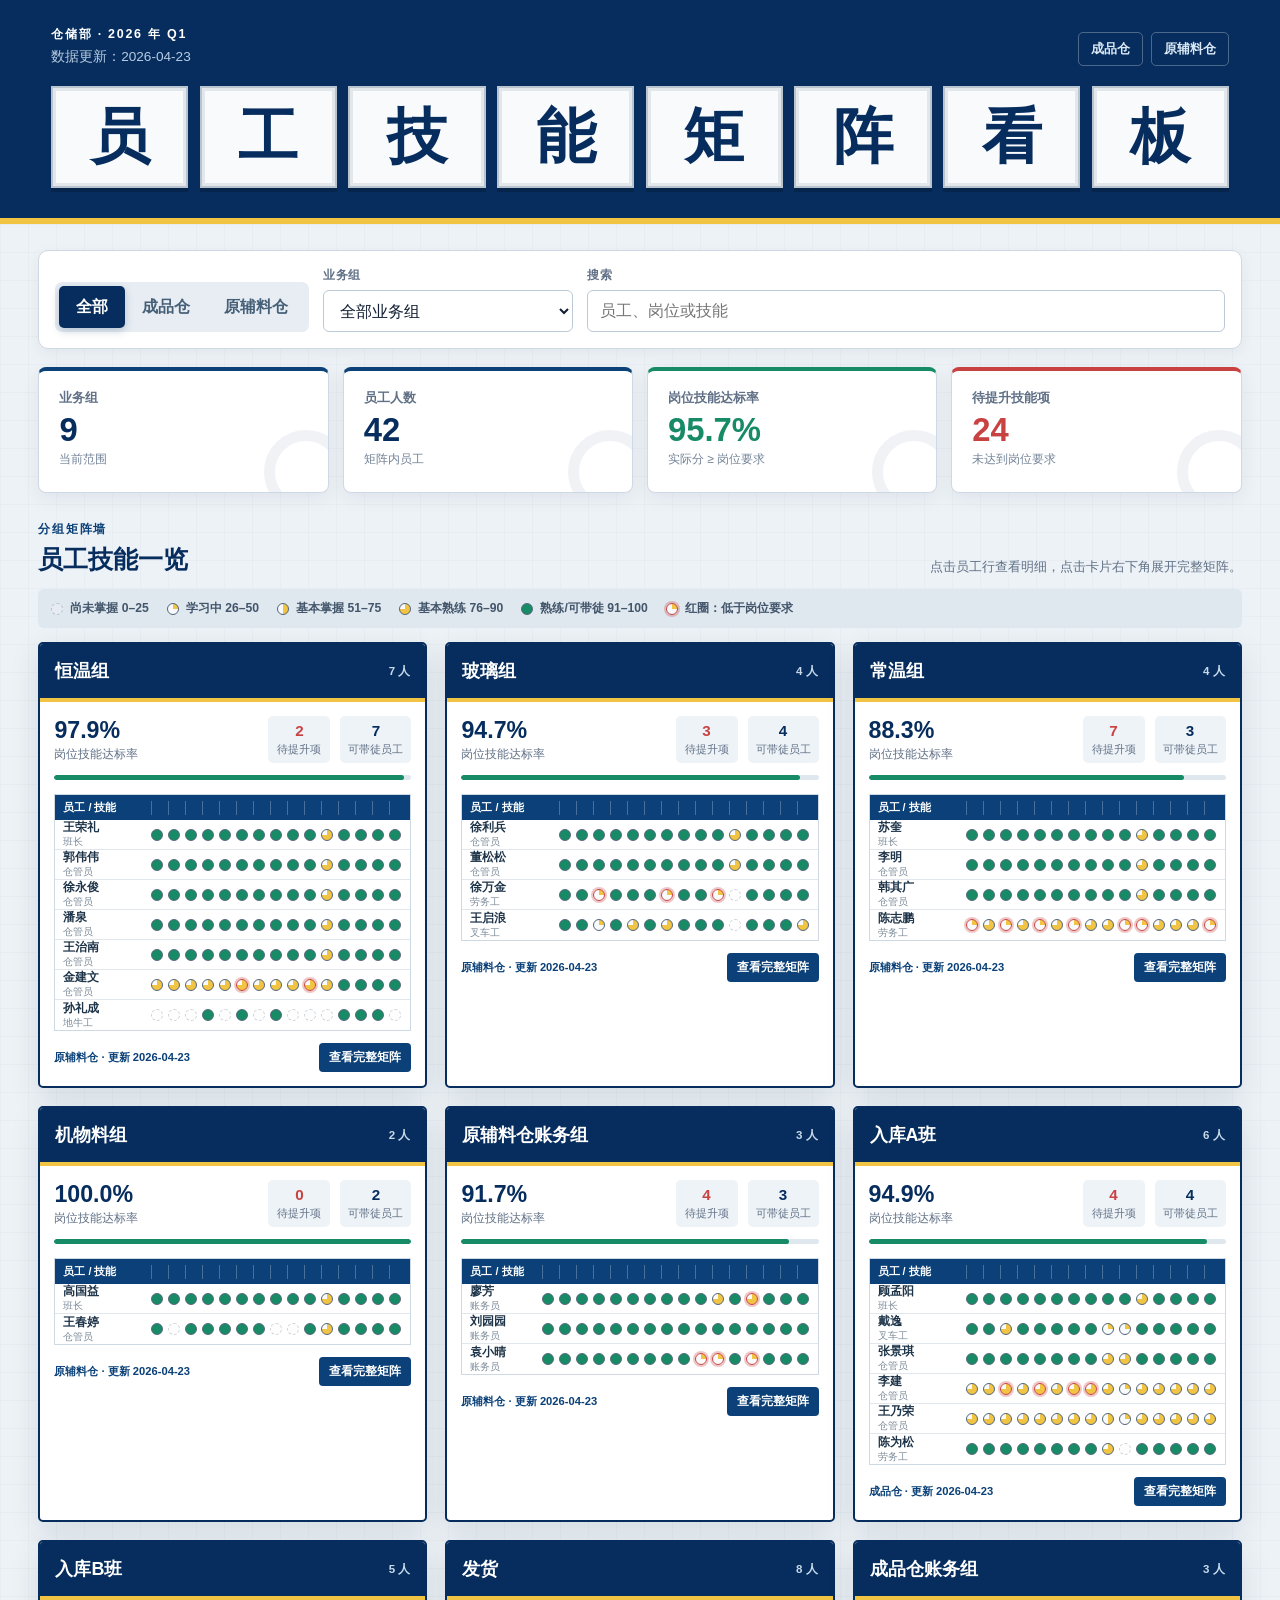
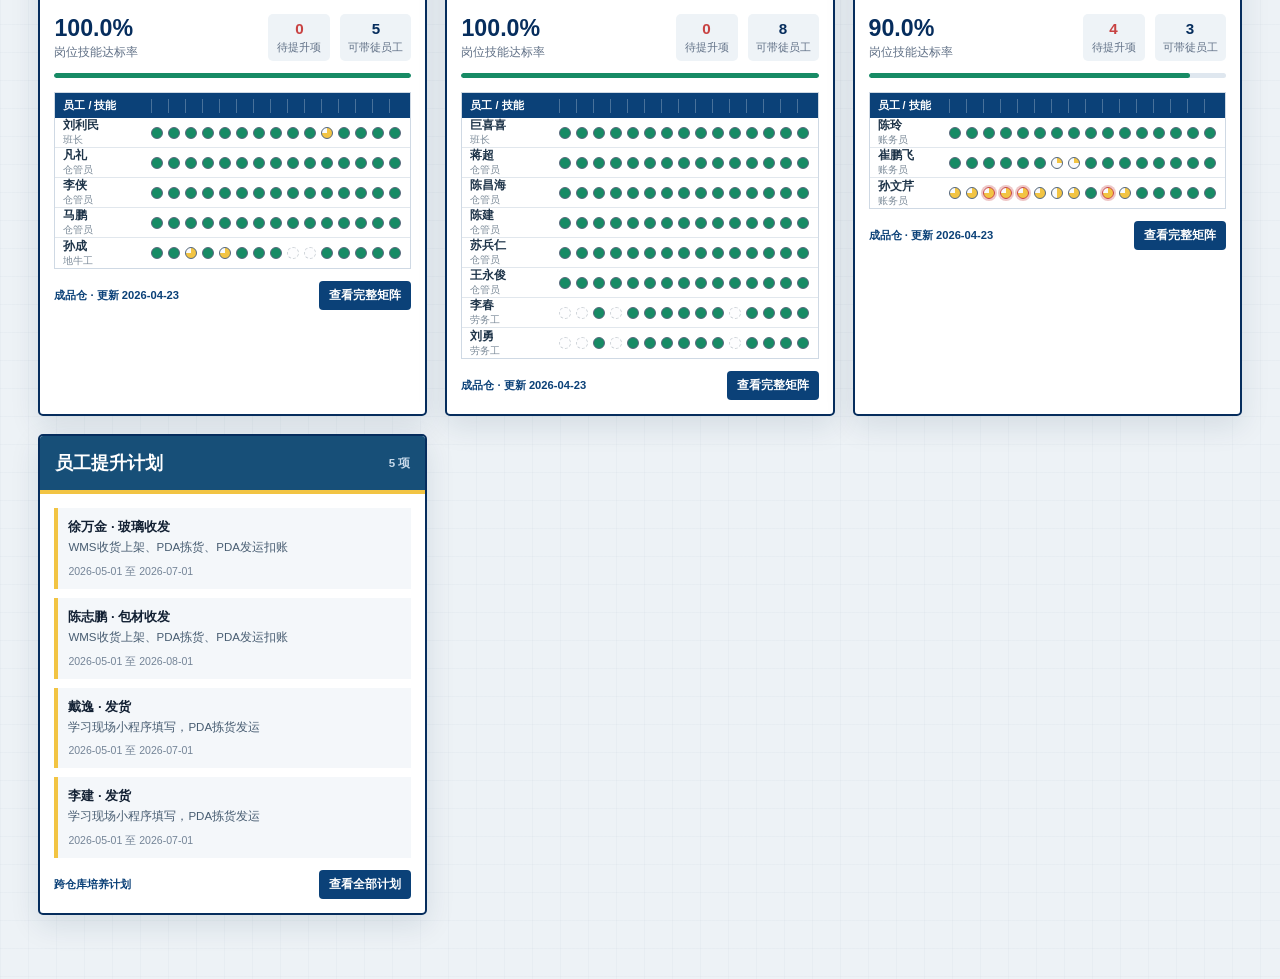
==== index.html @ bd92fad4 "部署员工技能看板" ====
<!doctype html>
<html lang="zh-CN">
  <head>
    <meta charset="UTF-8" />
    <meta name="viewport" content="width=device-width, initial-scale=1.0" />
    <meta name="description" content="仓储部成品仓与原辅料仓员工技能矩阵、技能缺口和培养计划看板" />
    <title>仓储部员工技能看板</title>
    <link rel="stylesheet" href="./styles.css" />
  </head>
  <body>
    <header class="board-header">
      <div class="topline">
        <div>
          <p class="eyebrow">仓储部 · 2026 年 Q1</p>
          <p class="update-note">数据更新：<span id="updatedAt">2026-04-23</span></p>
        </div>
        <div class="source-tags" aria-label="数据范围">
          <span>成品仓</span>
          <span>原辅料仓</span>
        </div>
      </div>
      <h1 class="tile-title" aria-label="员工技能矩阵看板">
        <span>员</span><span>工</span><span>技</span><span>能</span><span>矩</span><span>阵</span><span>看</span><span>板</span>
      </h1>
    </header>

    <main>
      <section class="control-panel" aria-label="筛选条件">
        <div class="segmented" role="group" aria-label="仓库筛选">
          <button class="segment active" data-area="全部" type="button">全部</button>
          <button class="segment" data-area="成品仓" type="button">成品仓</button>
          <button class="segment" data-area="原辅料仓" type="button">原辅料仓</button>
        </div>
        <label class="select-wrap">
          <span>业务组</span>
          <select id="groupFilter" aria-label="选择业务组">
            <option value="全部">全部业务组</option>
          </select>
        </label>
        <label class="search-wrap">
          <span class="search-label">搜索</span>
          <input id="searchInput" type="search" placeholder="员工、岗位或技能" autocomplete="off" />
        </label>
      </section>

      <section class="kpi-grid" aria-label="技能概览">
        <article class="kpi-card"><p>业务组</p><strong id="kpiGroups">9</strong><span>当前范围</span></article>
        <article class="kpi-card"><p>员工人数</p><strong id="kpiEmployees">42</strong><span>矩阵内员工</span></article>
        <article class="kpi-card emphasis"><p>岗位技能达标率</p><strong id="kpiAttainment">95.7%</strong><span>实际分 ≥ 岗位要求</span></article>
        <article class="kpi-card alert"><p>待提升技能项</p><strong id="kpiGaps">24</strong><span>未达到岗位要求</span></article>
      </section>

      <section class="legend-row" aria-label="技能等级说明">
        <div class="section-heading">
          <div>
            <p class="eyebrow">分组矩阵墙</p>
            <h2>员工技能一览</h2>
          </div>
          <p id="resultNote">点击员工行查看明细，点击卡片右下角展开完整矩阵。</p>
        </div>
        <div class="legend" id="legend"></div>
      </section>

      <section class="matrix-wall" id="matrixWall" aria-live="polite"></section>
    </main>

    <div class="dialog-backdrop" id="dialogBackdrop" hidden>
      <section class="dialog" id="dialog" role="dialog" aria-modal="true" aria-labelledby="dialogTitle">
        <header class="dialog-header">
          <div>
            <p class="eyebrow" id="dialogEyebrow">技能矩阵</p>
            <h2 id="dialogTitle">明细</h2>
          </div>
          <button class="close-button" id="closeDialog" type="button" aria-label="关闭">×</button>
        </header>
        <div class="dialog-body" id="dialogBody"></div>
      </section>
    </div>

    <script src="./data.js"></script>
    <script src="./app.js"></script>
  </body>
</html>
---- styles.css ----
:root {
  --navy: #062d5d;
  --navy-2: #0b4178;
  --navy-3: #0f5a94;
  --ink: #122033;
  --muted: #607086;
  --line: #cfd9e4;
  --panel: #ffffff;
  --canvas: #edf2f6;
  --yellow: #f2c443;
  --green: #178b65;
  --red: #c84242;
  --orange: #d97722;
  --shadow: 0 10px 30px rgba(13, 43, 74, 0.11);
}

* { box-sizing: border-box; }

html { color-scheme: light; }

body {
  margin: 0;
  min-width: 320px;
  color: var(--ink);
  background:
    linear-gradient(rgba(6, 45, 93, 0.025) 1px, transparent 1px),
    linear-gradient(90deg, rgba(6, 45, 93, 0.025) 1px, transparent 1px),
    var(--canvas);
  background-size: 28px 28px;
  font-family: Inter, "Microsoft YaHei", "PingFang SC", Arial, sans-serif;
  font-size: 16px;
}

button, input, select { font: inherit; }

button { cursor: pointer; }

.board-header {
  padding: 26px clamp(18px, 4vw, 64px) 30px;
  color: white;
  background: var(--navy);
  border-bottom: 6px solid var(--yellow);
}

.topline {
  max-width: 1560px;
  margin: 0 auto 20px;
  display: flex;
  align-items: end;
  justify-content: space-between;
  gap: 20px;
}

.eyebrow {
  margin: 0 0 5px;
  color: currentColor;
  font-size: 0.78rem;
  font-weight: 800;
  letter-spacing: 0.14em;
  text-transform: uppercase;
}

.update-note { margin: 0; color: #b8cce2; font-size: 0.85rem; }

.source-tags { display: flex; gap: 8px; }
.source-tags span {
  padding: 7px 12px;
  border: 1px solid rgba(255,255,255,.28);
  border-radius: 5px;
  color: #dbe9f6;
  font-size: 0.82rem;
  font-weight: 700;
}

.tile-title {
  max-width: 1560px;
  margin: 0 auto;
  display: grid;
  grid-template-columns: repeat(8, minmax(0, 1fr));
  gap: clamp(5px, 0.9vw, 14px);
}

.tile-title span {
  display: grid;
  place-items: center;
  min-height: clamp(64px, 8vw, 112px);
  color: var(--navy);
  background: #f8fafc;
  border: 2px solid #b9c4cf;
  box-shadow: inset 0 0 0 3px #e2e7ec, 0 4px 0 rgba(0,0,0,.18);
  font-size: clamp(1.75rem, 4.7vw, 4.8rem);
  font-weight: 950;
  line-height: 1;
}

main { max-width: 1660px; margin: 0 auto; padding: 26px clamp(16px, 3vw, 48px) 64px; }

.control-panel {
  display: grid;
  grid-template-columns: auto minmax(190px, 250px) minmax(230px, 1fr);
  gap: 14px;
  align-items: end;
  padding: 16px;
  background: var(--panel);
  border: 1px solid var(--line);
  border-radius: 10px;
  box-shadow: 0 4px 14px rgba(13, 43, 74, 0.06);
}

.segmented { display: inline-flex; padding: 4px; background: #e7edf3; border-radius: 7px; }
.segment {
  min-height: 42px;
  padding: 0 17px;
  color: #466078;
  background: transparent;
  border: 0;
  border-radius: 5px;
  font-weight: 800;
}
.segment.active { color: white; background: var(--navy); box-shadow: 0 3px 8px rgba(6,45,93,.22); }

.select-wrap, .search-wrap { display: grid; gap: 6px; }
.select-wrap > span, .search-label { color: var(--muted); font-size: 0.76rem; font-weight: 800; letter-spacing: .04em; }
select, input {
  width: 100%;
  min-height: 42px;
  padding: 0 12px;
  color: var(--ink);
  background: white;
  border: 1px solid #bcc9d6;
  border-radius: 6px;
  outline: none;
}
input:focus, select:focus { border-color: var(--navy-3); box-shadow: 0 0 0 3px rgba(15,90,148,.15); }

.kpi-grid { display: grid; grid-template-columns: repeat(4, 1fr); gap: 14px; margin: 18px 0 28px; }
.kpi-card {
  position: relative;
  min-height: 126px;
  padding: 18px 20px;
  overflow: hidden;
  background: white;
  border: 1px solid var(--line);
  border-top: 4px solid var(--navy-2);
  border-radius: 8px;
  box-shadow: 0 5px 18px rgba(13,43,74,.07);
}
.kpi-card::after {
  content: "";
  position: absolute;
  width: 62px;
  height: 62px;
  right: -20px;
  bottom: -22px;
  border: 11px solid rgba(6,45,93,.06);
  border-radius: 50%;
}
.kpi-card p { margin: 0; color: var(--muted); font-size: .82rem; font-weight: 800; }
.kpi-card strong { display: block; margin: 7px 0 2px; color: var(--navy); font-size: 2.05rem; line-height: 1; }
.kpi-card span { color: #738397; font-size: .76rem; }
.kpi-card.emphasis { border-top-color: var(--green); }
.kpi-card.emphasis strong { color: var(--green); }
.kpi-card.alert { border-top-color: var(--red); }
.kpi-card.alert strong { color: var(--red); }

.legend-row { margin-bottom: 14px; }
.section-heading { display: flex; justify-content: space-between; align-items: end; gap: 18px; }
.section-heading .eyebrow { color: var(--navy-2); }
.section-heading h2 { margin: 0; color: var(--navy); font-size: 1.55rem; }
.section-heading > p { max-width: 560px; margin: 0; color: var(--muted); font-size: .82rem; text-align: right; }
.legend { display: flex; flex-wrap: wrap; gap: 13px 18px; margin-top: 13px; padding: 11px 13px; background: #dfe7ef; border-radius: 6px; }
.legend-item { display: inline-flex; align-items: center; gap: 7px; color: #42556a; font-size: .76rem; font-weight: 700; }

.matrix-wall { display: grid; grid-template-columns: repeat(3, minmax(0, 1fr)); gap: 18px; }
.group-card, .plan-card {
  min-width: 0;
  background: white;
  border: 2px solid var(--navy);
  border-radius: 5px;
  box-shadow: var(--shadow);
  overflow: hidden;
}

.group-banner {
  display: flex;
  justify-content: space-between;
  align-items: center;
  min-height: 58px;
  padding: 11px 15px;
  color: white;
  background: var(--navy);
  border-bottom: 4px solid var(--yellow);
}
.group-banner h3 { margin: 0; font-size: 1.12rem; }
.group-banner span { color: #c7d9ea; font-size: .72rem; font-weight: 700; }
.group-body { padding: 14px; }
.group-summary { display: flex; align-items: center; justify-content: space-between; gap: 12px; margin-bottom: 12px; }
.rate-block strong { display: block; color: var(--navy); font-size: 1.45rem; }
.rate-block span { color: var(--muted); font-size: .72rem; }
.mini-stats { display: flex; gap: 10px; }
.mini-stat { min-width: 62px; padding: 6px 8px; text-align: center; background: #eef3f7; border-radius: 5px; }
.mini-stat strong { display: block; color: var(--navy); font-size: .95rem; }
.mini-stat span { color: var(--muted); font-size: .66rem; }
.mini-stat.danger strong { color: var(--red); }

.progress-track { height: 5px; margin: 8px 0 14px; overflow: hidden; background: #dfe7ef; border-radius: 999px; }
.progress-fill { height: 100%; background: var(--green); border-radius: inherit; }

.mini-matrix { border: 1px solid var(--line); }
.mini-header, .mini-row {
  display: grid;
  grid-template-columns: minmax(68px, 1fr) auto;
  align-items: center;
  min-height: 30px;
}
.mini-header { min-height: 25px; color: white; background: var(--navy-2); }
.mini-header span { padding-left: 8px; font-size: .68rem; font-weight: 800; }
.mini-scale { display: grid; grid-auto-flow: column; grid-auto-columns: 14px; gap: 3px; padding: 0 7px; }
.mini-scale i { display: block; width: 9px; height: 14px; border-left: 1px solid rgba(255,255,255,.25); }
.mini-row { width: 100%; padding: 0; color: inherit; background: white; border: 0; border-bottom: 1px solid #e1e7ed; text-align: left; }
.mini-row:last-child { border-bottom: 0; }
.mini-row:hover, .mini-row:focus-visible { background: #f2f7fb; outline: none; }
.employee-label { min-width: 0; padding-left: 8px; }
.employee-label strong { display: block; overflow: hidden; color: #1d3348; font-size: .72rem; text-overflow: ellipsis; white-space: nowrap; }
.employee-label small { display: block; overflow: hidden; color: #7c8b99; font-size: .62rem; text-overflow: ellipsis; white-space: nowrap; }
.dot-grid { display: grid; grid-auto-flow: column; grid-auto-columns: 14px; gap: 3px; padding: 0 7px; }

.skill-dot {
  --fill: 0%;
  --dot: var(--yellow);
  display: inline-grid;
  place-items: center;
  width: 12px;
  height: 12px;
  flex: 0 0 auto;
  background: conic-gradient(var(--dot) 0 var(--fill), #f8fafc var(--fill) 100%);
  border: 1px solid #536579;
  border-radius: 50%;
}
.skill-dot.l5 { --dot: var(--green); }
.skill-dot.gap { box-shadow: 0 0 0 2px rgba(200,66,66,.3); border-color: var(--red); }
.skill-dot.na { --fill: 0%; opacity: .28; border-style: dashed; }
.skill-dot.large { width: 24px; height: 24px; border-width: 1.5px; }
.skill-dot.matrix-dot { width: 22px; height: 22px; border-width: 1.5px; }

.card-footer { display: flex; justify-content: space-between; align-items: center; gap: 10px; margin-top: 12px; }
.area-chip { color: var(--navy-2); font-size: .7rem; font-weight: 800; }
.open-button {
  padding: 7px 10px;
  color: white;
  background: var(--navy-2);
  border: 0;
  border-radius: 4px;
  font-size: .72rem;
  font-weight: 800;
}
.open-button:hover { background: var(--navy-3); }

.plan-card .group-banner { background: #174f78; }
.plan-list { display: grid; gap: 9px; }
.plan-item { padding: 10px; background: #f4f7fa; border-left: 4px solid var(--yellow); }
.plan-item strong { display: block; font-size: .82rem; }
.plan-item p { margin: 3px 0 5px; color: #485d72; font-size: .72rem; line-height: 1.45; }
.plan-item span { color: #748497; font-size: .66rem; }

.empty-card { grid-column: 1 / -1; padding: 60px 20px; text-align: center; background: white; border: 1px dashed #aebdcc; color: var(--muted); }

.dialog-backdrop {
  position: fixed;
  inset: 0;
  z-index: 50;
  display: grid;
  place-items: center;
  padding: 20px;
  background: rgba(4, 20, 39, .68);
}
.dialog-backdrop[hidden] { display: none; }
.dialog {
  width: min(1240px, 96vw);
  max-height: 92vh;
  overflow: hidden;
  background: white;
  border: 3px solid var(--navy);
  box-shadow: 0 30px 80px rgba(0,0,0,.32);
}
.dialog-header {
  display: flex;
  justify-content: space-between;
  align-items: center;
  padding: 16px 18px;
  color: white;
  background: var(--navy);
  border-bottom: 4px solid var(--yellow);
}
.dialog-header h2 { margin: 0; font-size: 1.35rem; }
.close-button { width: 40px; height: 40px; color: white; background: transparent; border: 1px solid rgba(255,255,255,.4); border-radius: 4px; font-size: 1.7rem; line-height: 1; }
.dialog-body { max-height: calc(92vh - 84px); overflow: auto; padding: 18px; }

.detail-meta { display: flex; flex-wrap: wrap; gap: 8px; margin-bottom: 15px; }
.detail-meta span { padding: 6px 9px; color: #40566c; background: #e9eff5; border-radius: 4px; font-size: .78rem; }
.detail-kpis { display: grid; grid-template-columns: repeat(3, 1fr); gap: 10px; margin-bottom: 18px; }
.detail-kpis div { padding: 12px; background: #f3f6f9; border-top: 3px solid var(--navy-2); }
.detail-kpis strong { display: block; color: var(--navy); font-size: 1.35rem; }
.detail-kpis span { color: var(--muted); font-size: .72rem; }

.table-scroll { overflow: auto; border: 1px solid var(--line); }
.skill-table { width: 100%; min-width: 850px; border-collapse: separate; border-spacing: 0; font-size: .76rem; }
.skill-table th { position: sticky; top: 0; z-index: 2; padding: 9px 7px; color: white; background: var(--navy-2); border-right: 1px solid rgba(255,255,255,.18); text-align: center; }
.skill-table th.vertical { min-width: 44px; height: 118px; padding: 7px 4px; writing-mode: vertical-rl; text-orientation: mixed; }
.skill-table td { height: 43px; padding: 6px 7px; border-right: 1px solid #e0e6ec; border-bottom: 1px solid #e0e6ec; text-align: center; }
.skill-table tbody tr:hover td { background: #f7fafc; }
.skill-table .sticky-col { position: sticky; left: 0; z-index: 1; min-width: 88px; background: white; text-align: left; }
.skill-table th.sticky-col { z-index: 3; background: var(--navy-2); }
.name-link { padding: 3px 0; color: var(--navy-2); background: none; border: 0; font-weight: 800; }
.score-cell { display: grid; place-items: center; gap: 2px; }
.score-cell small { color: #66798c; font-size: .62rem; }

.source-matrix-meta {
  display: grid;
  grid-template-columns: repeat(4, minmax(150px, 1fr));
  border: 1px solid #486178;
  border-bottom: 0;
}
.source-matrix-meta div { display: grid; grid-template-columns: auto 1fr; min-height: 40px; border-right: 1px solid #8fa0b0; }
.source-matrix-meta div:last-child { border-right: 0; }
.source-matrix-meta span { display: grid; place-items: center; padding: 7px 10px; color: white; background: var(--navy-2); font-size: .76rem; font-weight: 800; }
.source-matrix-meta strong { display: grid; place-items: center; padding: 7px 10px; color: #17324b; background: white; font-size: .8rem; }
.matrix-summary-line { display: flex; flex-wrap: wrap; gap: 8px 18px; padding: 8px 10px; color: #4c6175; background: #e8eef4; border: 1px solid #b7c4d0; font-size: .72rem; }
.source-table-scroll { max-height: 58vh; overflow: auto; border: 1px solid #486178; }
.source-matrix-table { min-width: 1380px; width: 100%; border-collapse: separate; border-spacing: 0; table-layout: fixed; font-size: .72rem; }
.source-matrix-table th, .source-matrix-table td { border-right: 1px solid #74879a; border-bottom: 1px solid #74879a; text-align: center; vertical-align: middle; }
.source-matrix-table thead th { position: sticky; z-index: 5; color: #142b42; background: #e7eaed; font-weight: 800; }
.source-matrix-table .group-head th { top: 0; height: 33px; color: white; background: var(--navy); }
.source-matrix-table .skill-head th { top: 33px; height: 102px; padding: 6px 4px; line-height: 1.2; writing-mode: vertical-rl; text-orientation: mixed; }
.source-matrix-table .skill-head th:nth-child(-n+4) { width: 86px; writing-mode: horizontal-tb; }
.source-matrix-table .skill-head th:nth-child(2) { width: 74px; }
.source-matrix-table .skill-head th:nth-child(3) { width: 116px; }
.source-matrix-table .skill-head th:nth-child(4) { width: 78px; }
.source-matrix-table tbody td { height: 36px; padding: 4px; background: white; }
.source-matrix-table .matrix-fixed { color: #1e344a; background: #f7f9fb; font-weight: 700; }
.source-matrix-table .position-cell { line-height: 1.35; }
.source-matrix-table .ability-cell { min-width: 78px; color: #263e55; font-weight: 800; }
.source-matrix-table .actual-row .ability-cell,
.source-matrix-table .actual-value { background: #fff36a; }
.source-matrix-table .required-value { background: #ffffff; }
.matrix-value-inner { display: grid; grid-template-columns: 24px; place-items: center; gap: 1px; }
.matrix-value-inner small { color: #526275; font-size: .58rem; font-weight: 800; line-height: 1; }
.source-matrix-table .actual-value .matrix-value-inner small { color: #5b4f00; }
.source-matrix-table .quality-cell { min-width: 56px; color: #1e4e3f; background: #f4faf7; font-weight: 800; }
.source-matrix-table .backup-cell { min-width: 66px; color: #17324b; background: #f7f9fb; font-weight: 800; }
.matrix-note { margin: 10px 0 0; color: #617286; font-size: .7rem; line-height: 1.6; }

.employee-skill-list { display: grid; grid-template-columns: repeat(2, minmax(0,1fr)); gap: 10px; }
.employee-skill { display: grid; grid-template-columns: 1fr auto; gap: 10px; padding: 11px; background: #f4f7fa; border-left: 4px solid var(--green); }
.employee-skill.needs-work { border-left-color: var(--red); background: #fff5f4; }
.employee-skill.not-required { border-left-color: #aab6c2; opacity: .74; }
.employee-skill h4 { margin: 0 0 5px; font-size: .82rem; }
.skill-bar { height: 5px; overflow: hidden; background: #dce4ec; border-radius: 99px; }
.skill-bar i { display: block; height: 100%; background: var(--green); }
.needs-work .skill-bar i { background: var(--red); }
.score-pair { min-width: 70px; text-align: right; }
.score-pair strong { display: block; color: var(--navy); font-size: 1rem; }
.score-pair span { color: var(--muted); font-size: .65rem; }

.plan-detail-table { width: 100%; border-collapse: collapse; font-size: .8rem; }
.plan-detail-table th { padding: 10px; color: white; background: var(--navy-2); text-align: left; }
.plan-detail-table td { padding: 11px 10px; border-bottom: 1px solid var(--line); vertical-align: top; }

@media (min-width: 1450px) {
  .matrix-wall { grid-template-columns: repeat(4, minmax(0, 1fr)); }
}

@media (max-width: 1050px) {
  .matrix-wall { grid-template-columns: repeat(2, minmax(0, 1fr)); }
  .control-panel { grid-template-columns: 1fr 1fr; }
  .search-wrap { grid-column: 1 / -1; }
}

@media (max-width: 720px) {
  .board-header { padding: 18px 13px 20px; border-bottom-width: 4px; }
  .topline { align-items: start; }
  .source-tags { display: none; }
  .tile-title { gap: 3px; }
  .tile-title span { min-height: 46px; font-size: 1.55rem; box-shadow: inset 0 0 0 1px #e2e7ec, 0 2px 0 rgba(0,0,0,.18); }
  main { padding: 16px 12px 40px; }
  .control-panel { grid-template-columns: 1fr; }
  .segmented { display: grid; grid-template-columns: repeat(3,1fr); }
  .select-wrap, .search-wrap { grid-column: 1; }
  .kpi-grid { grid-template-columns: 1fr 1fr; gap: 9px; }
  .kpi-card { min-height: 110px; padding: 14px; }
  .kpi-card strong { font-size: 1.7rem; }
  .section-heading { display: block; }
  .section-heading > p { margin-top: 8px; text-align: left; }
  .matrix-wall { grid-template-columns: 1fr; }
  .detail-kpis { grid-template-columns: 1fr 1fr 1fr; }
  .employee-skill-list { grid-template-columns: 1fr; }
  .dialog-backdrop { padding: 8px; }
  .dialog { width: 100%; max-height: 96vh; }
  .dialog-body { max-height: calc(96vh - 84px); padding: 12px; }
  .source-matrix-meta { grid-template-columns: 1fr 1fr; }
  .source-matrix-meta div:nth-child(2) { border-right: 0; }
  .source-matrix-meta div:nth-child(-n+2) { border-bottom: 1px solid #8fa0b0; }
}

@media (prefers-reduced-motion: no-preference) {
  .group-card { transition: transform .18s ease, box-shadow .18s ease; }
  .group-card:hover { transform: translateY(-2px); box-shadow: 0 14px 36px rgba(13,43,74,.16); }
}
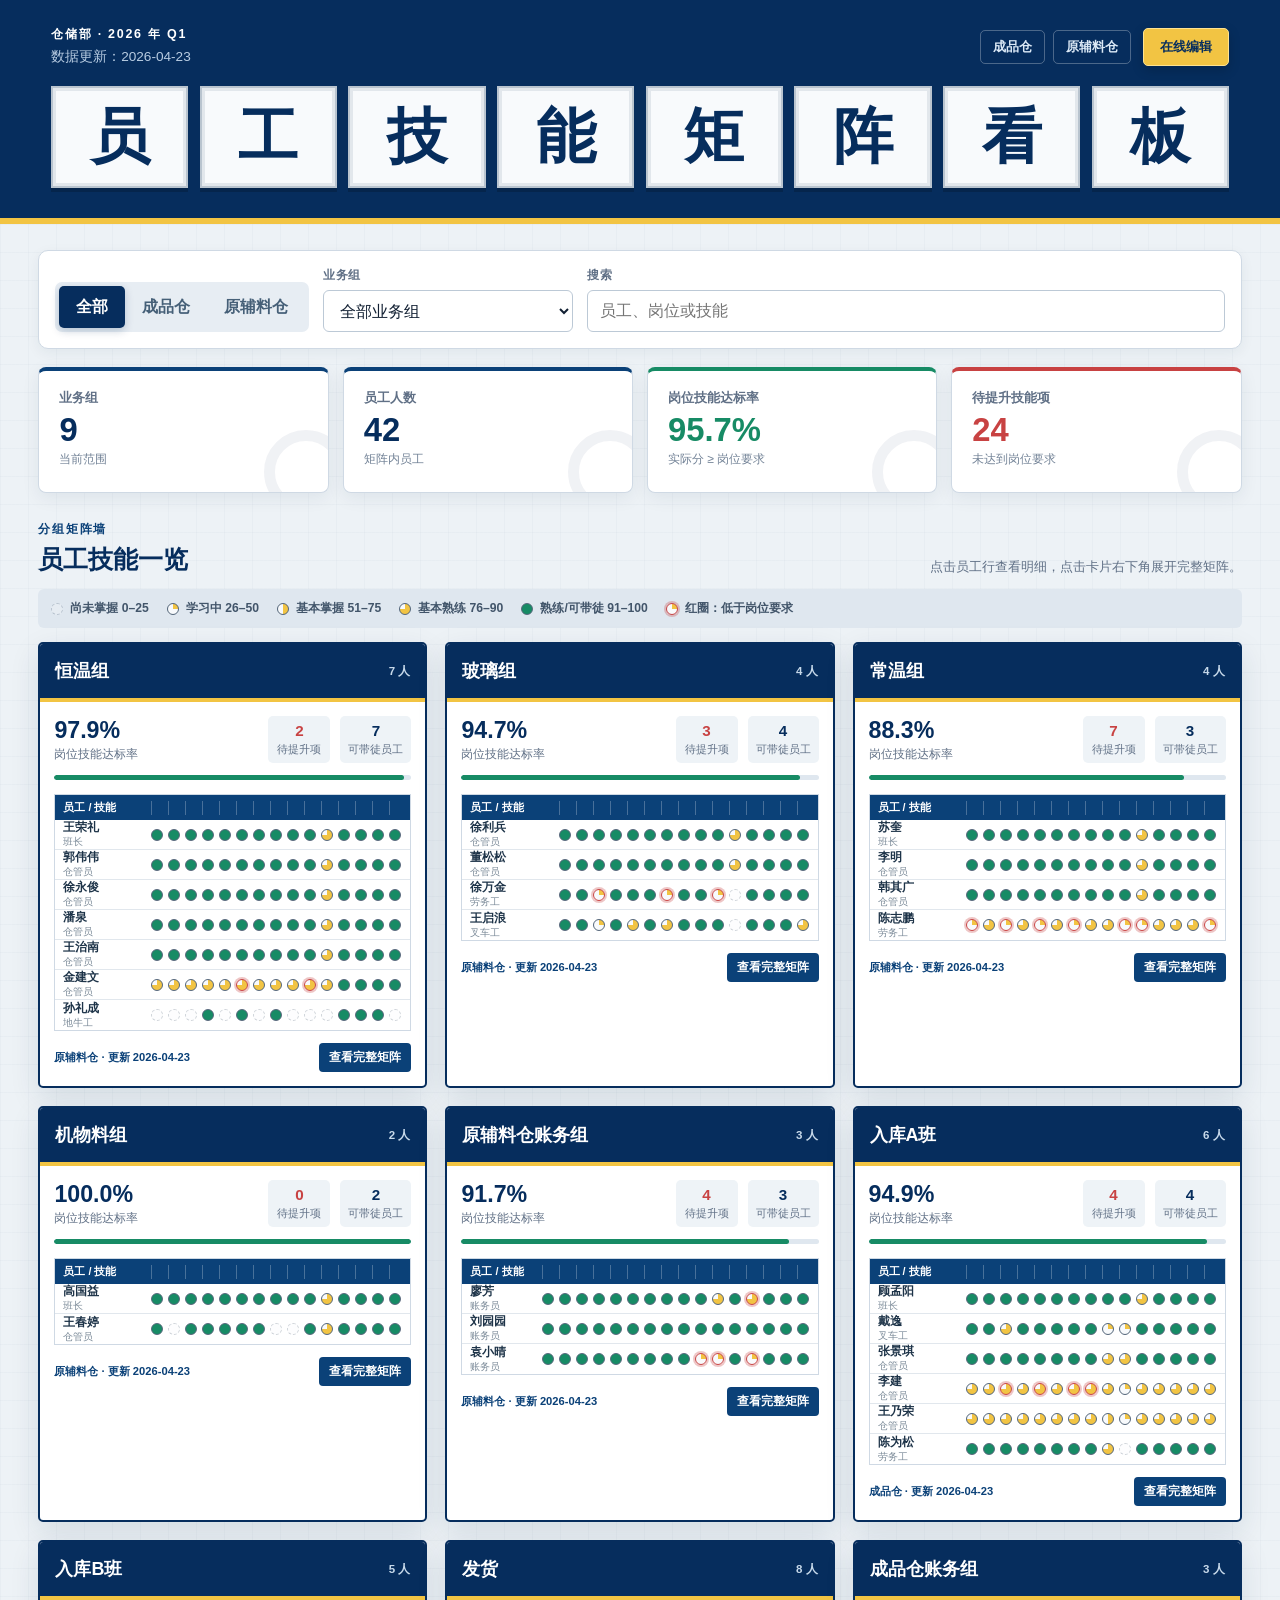
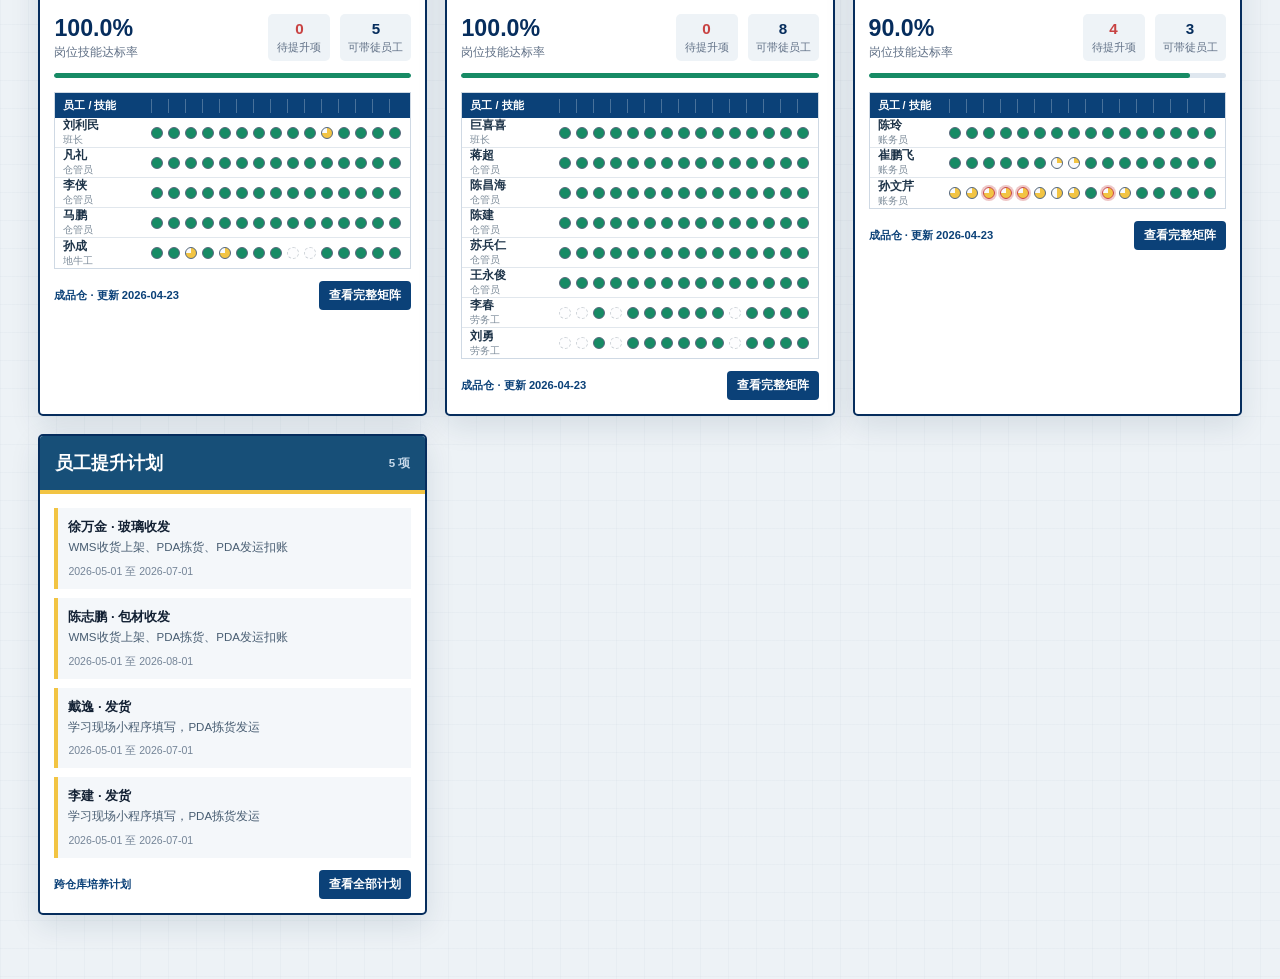
==== commit 53982170: "增加在线编辑与管理员验证" ====
--- a/index.html
+++ b/index.html
@@ -14,9 +14,12 @@
           <p class="eyebrow">仓储部 · 2026 年 Q1</p>
           <p class="update-note">数据更新：<span id="updatedAt">2026-04-23</span></p>
         </div>
-        <div class="source-tags" aria-label="数据范围">
-          <span>成品仓</span>
-          <span>原辅料仓</span>
+        <div class="header-actions">
+          <div class="source-tags" aria-label="数据范围">
+            <span>成品仓</span>
+            <span>原辅料仓</span>
+          </div>
+          <button class="editor-entry" id="openEditor" type="button">在线编辑</button>
         </div>
       </div>
       <h1 class="tile-title" aria-label="员工技能矩阵看板">
@@ -77,6 +80,54 @@
       </section>
     </div>
 
+    <div class="dialog-backdrop" id="loginBackdrop" hidden>
+      <section class="dialog login-dialog" role="dialog" aria-modal="true" aria-labelledby="loginTitle">
+        <header class="dialog-header">
+          <div>
+            <p class="eyebrow">管理员验证</p>
+            <h2 id="loginTitle">在线编辑登录</h2>
+          </div>
+          <button class="close-button" id="closeLogin" type="button" aria-label="关闭">×</button>
+        </header>
+        <form class="login-form" id="loginForm">
+          <label><span>手机号</span><input id="editorPhone" type="tel" inputmode="numeric" autocomplete="username" placeholder="请输入已登记手机号" required /></label>
+          <label><span>密码</span><input id="editorPassword" type="password" autocomplete="current-password" placeholder="请输入密码" required /></label>
+          <p class="form-message" id="loginMessage" role="alert"></p>
+          <div class="form-actions"><button class="secondary-button" id="cancelLogin" type="button">取消</button><button class="primary-button" type="submit">验证并进入</button></div>
+        </form>
+      </section>
+    </div>
+
+    <div class="editor-backdrop" id="editorBackdrop" hidden>
+      <aside class="editor-panel" id="editorPanel" aria-labelledby="editorTitle">
+        <header class="editor-header">
+          <div><p class="eyebrow">已通过权限验证</p><h2 id="editorTitle">在线编辑技能数据</h2></div>
+          <button class="close-button" id="closeEditor" type="button" aria-label="关闭编辑面板">×</button>
+        </header>
+        <div class="editor-toolbar">
+          <label><span>业务组</span><select id="editGroupSelect"></select></label>
+          <label><span>员工</span><select id="editEmployeeSelect"></select></label>
+          <button class="secondary-button" id="addEmployee" type="button">＋ 新增人员</button>
+        </div>
+        <form class="employee-editor" id="employeeEditor">
+          <div class="employee-fields">
+            <label><span>姓名</span><input id="editName" required /></label>
+            <label><span>岗位</span><input id="editRole" required /></label>
+            <label><span>岗位名称</span><input id="editPosition" /></label>
+            <label><span>顶岗人</span><input id="editBackup" /></label>
+          </div>
+          <div class="skill-editor-heading"><div><h3>技能分数</h3><p>分数范围为 0–100；岗位要求填 0 表示不要求。</p></div></div>
+          <div class="skill-editor" id="skillEditor"></div>
+          <p class="form-message" id="editorMessage" role="status"></p>
+          <div class="editor-actions">
+            <button class="danger-button" id="deleteEmployee" type="button">删除当前人员</button>
+            <div><button class="secondary-button" id="logoutEditor" type="button">退出登录</button><button class="primary-button" type="submit">保存全部修改</button></div>
+          </div>
+        </form>
+      </aside>
+    </div>
+
+    <script src="./config.js"></script>
     <script src="./data.js"></script>
     <script src="./app.js"></script>
   </body>
--- a/styles.css
+++ b/styles.css
@@ -63,6 +63,7 @@
 .update-note { margin: 0; color: #b8cce2; font-size: 0.85rem; }
 
 .source-tags { display: flex; gap: 8px; }
+.header-actions { display: flex; align-items: center; gap: 12px; }
 .source-tags span {
   padding: 7px 12px;
   border: 1px solid rgba(255,255,255,.28);
@@ -71,6 +72,18 @@
   font-size: 0.82rem;
   font-weight: 700;
 }
+.editor-entry {
+  min-height: 38px;
+  padding: 0 16px;
+  color: #082f5e;
+  background: var(--yellow);
+  border: 1px solid #ffe28f;
+  border-radius: 5px;
+  font-size: .82rem;
+  font-weight: 900;
+  box-shadow: 0 4px 12px rgba(0,0,0,.18);
+}
+.editor-entry:hover { background: #ffda62; }
 
 .tile-title {
   max-width: 1560px;
@@ -366,6 +379,95 @@
 .plan-detail-table th { padding: 10px; color: white; background: var(--navy-2); text-align: left; }
 .plan-detail-table td { padding: 11px 10px; border-bottom: 1px solid var(--line); vertical-align: top; }
 
+.login-dialog { width: min(460px, 96vw); }
+.login-form { display: grid; gap: 16px; padding: 24px; }
+.login-form label, .editor-toolbar label, .employee-fields label, .skill-edit-row label { display: grid; gap: 6px; }
+.login-form label > span, .editor-toolbar label > span, .employee-fields label > span, .skill-edit-row label > span {
+  color: var(--muted);
+  font-size: .76rem;
+  font-weight: 800;
+}
+.form-actions, .editor-actions, .editor-actions > div { display: flex; align-items: center; justify-content: flex-end; gap: 10px; }
+.primary-button, .secondary-button, .danger-button {
+  min-height: 40px;
+  padding: 0 15px;
+  border-radius: 5px;
+  font-size: .82rem;
+  font-weight: 850;
+}
+.primary-button { color: white; background: var(--navy-2); border: 1px solid var(--navy-2); }
+.primary-button:hover { background: var(--navy-3); }
+.secondary-button { color: var(--navy); background: white; border: 1px solid #aab9c8; }
+.secondary-button:hover { background: #edf3f8; }
+.danger-button { color: #a52323; background: #fff5f4; border: 1px solid #e0a6a6; }
+.danger-button:hover { color: white; background: var(--red); }
+button:disabled { cursor: wait; opacity: .58; }
+.form-message { min-height: 20px; margin: 0; color: var(--muted); font-size: .78rem; line-height: 1.5; }
+.form-message.error { color: #b32828; }
+.form-message.success { color: #08744e; }
+
+.editor-backdrop {
+  position: fixed;
+  inset: 0;
+  z-index: 60;
+  display: flex;
+  justify-content: flex-end;
+  background: rgba(4, 20, 39, .62);
+}
+.editor-backdrop[hidden] { display: none; }
+.editor-panel {
+  width: min(780px, 100vw);
+  height: 100vh;
+  overflow: auto;
+  background: #f5f8fb;
+  border-left: 4px solid var(--yellow);
+  box-shadow: -24px 0 60px rgba(0,0,0,.28);
+}
+.editor-header {
+  position: sticky;
+  top: 0;
+  z-index: 4;
+  display: flex;
+  align-items: center;
+  justify-content: space-between;
+  padding: 17px 20px;
+  color: white;
+  background: var(--navy);
+  border-bottom: 4px solid var(--yellow);
+}
+.editor-header h2 { margin: 0; font-size: 1.3rem; }
+.editor-toolbar {
+  display: grid;
+  grid-template-columns: minmax(190px, 1.2fr) minmax(170px, 1fr) auto;
+  gap: 12px;
+  align-items: end;
+  padding: 18px 20px;
+  background: white;
+  border-bottom: 1px solid var(--line);
+}
+.employee-editor { padding: 20px; }
+.employee-fields { display: grid; grid-template-columns: repeat(2, minmax(0, 1fr)); gap: 13px; padding: 17px; background: white; border: 1px solid var(--line); border-radius: 7px; }
+.skill-editor-heading { display: flex; justify-content: space-between; align-items: end; margin: 22px 0 10px; }
+.skill-editor-heading h3 { margin: 0; color: var(--navy); font-size: 1.08rem; }
+.skill-editor-heading p { margin: 4px 0 0; color: var(--muted); font-size: .76rem; }
+.skill-editor { display: grid; gap: 7px; }
+.skill-edit-row {
+  display: grid;
+  grid-template-columns: minmax(150px, 1fr) 112px 112px;
+  gap: 12px;
+  align-items: center;
+  min-height: 66px;
+  padding: 10px 12px;
+  background: white;
+  border: 1px solid var(--line);
+  border-left: 4px solid var(--navy-2);
+  border-radius: 5px;
+}
+.skill-edit-row strong { color: #223b52; font-size: .82rem; line-height: 1.35; }
+.skill-edit-row input { min-height: 38px; }
+.employee-editor > .form-message { margin: 13px 0; padding: 9px 11px; background: #e9eff4; border-radius: 4px; }
+.editor-actions { justify-content: space-between; padding-top: 6px; }
+
 @media (min-width: 1450px) {
   .matrix-wall { grid-template-columns: repeat(4, minmax(0, 1fr)); }
 }
@@ -380,6 +482,8 @@
   .board-header { padding: 18px 13px 20px; border-bottom-width: 4px; }
   .topline { align-items: start; }
   .source-tags { display: none; }
+  .header-actions { margin-left: auto; }
+  .editor-entry { min-height: 36px; padding: 0 12px; }
   .tile-title { gap: 3px; }
   .tile-title span { min-height: 46px; font-size: 1.55rem; box-shadow: inset 0 0 0 1px #e2e7ec, 0 2px 0 rgba(0,0,0,.18); }
   main { padding: 16px 12px 40px; }
@@ -400,6 +504,15 @@
   .source-matrix-meta { grid-template-columns: 1fr 1fr; }
   .source-matrix-meta div:nth-child(2) { border-right: 0; }
   .source-matrix-meta div:nth-child(-n+2) { border-bottom: 1px solid #8fa0b0; }
+  .editor-toolbar { grid-template-columns: 1fr 1fr; padding: 14px; }
+  .editor-toolbar .secondary-button { grid-column: 1 / -1; }
+  .employee-editor { padding: 14px; }
+  .employee-fields { grid-template-columns: 1fr; }
+  .skill-edit-row { grid-template-columns: 1fr 1fr; }
+  .skill-edit-row > strong { grid-column: 1 / -1; }
+  .editor-actions { align-items: stretch; flex-direction: column-reverse; }
+  .editor-actions > div { display: grid; grid-template-columns: 1fr 1fr; }
+  .editor-actions button { width: 100%; }
 }
 
 @media (prefers-reduced-motion: no-preference) {
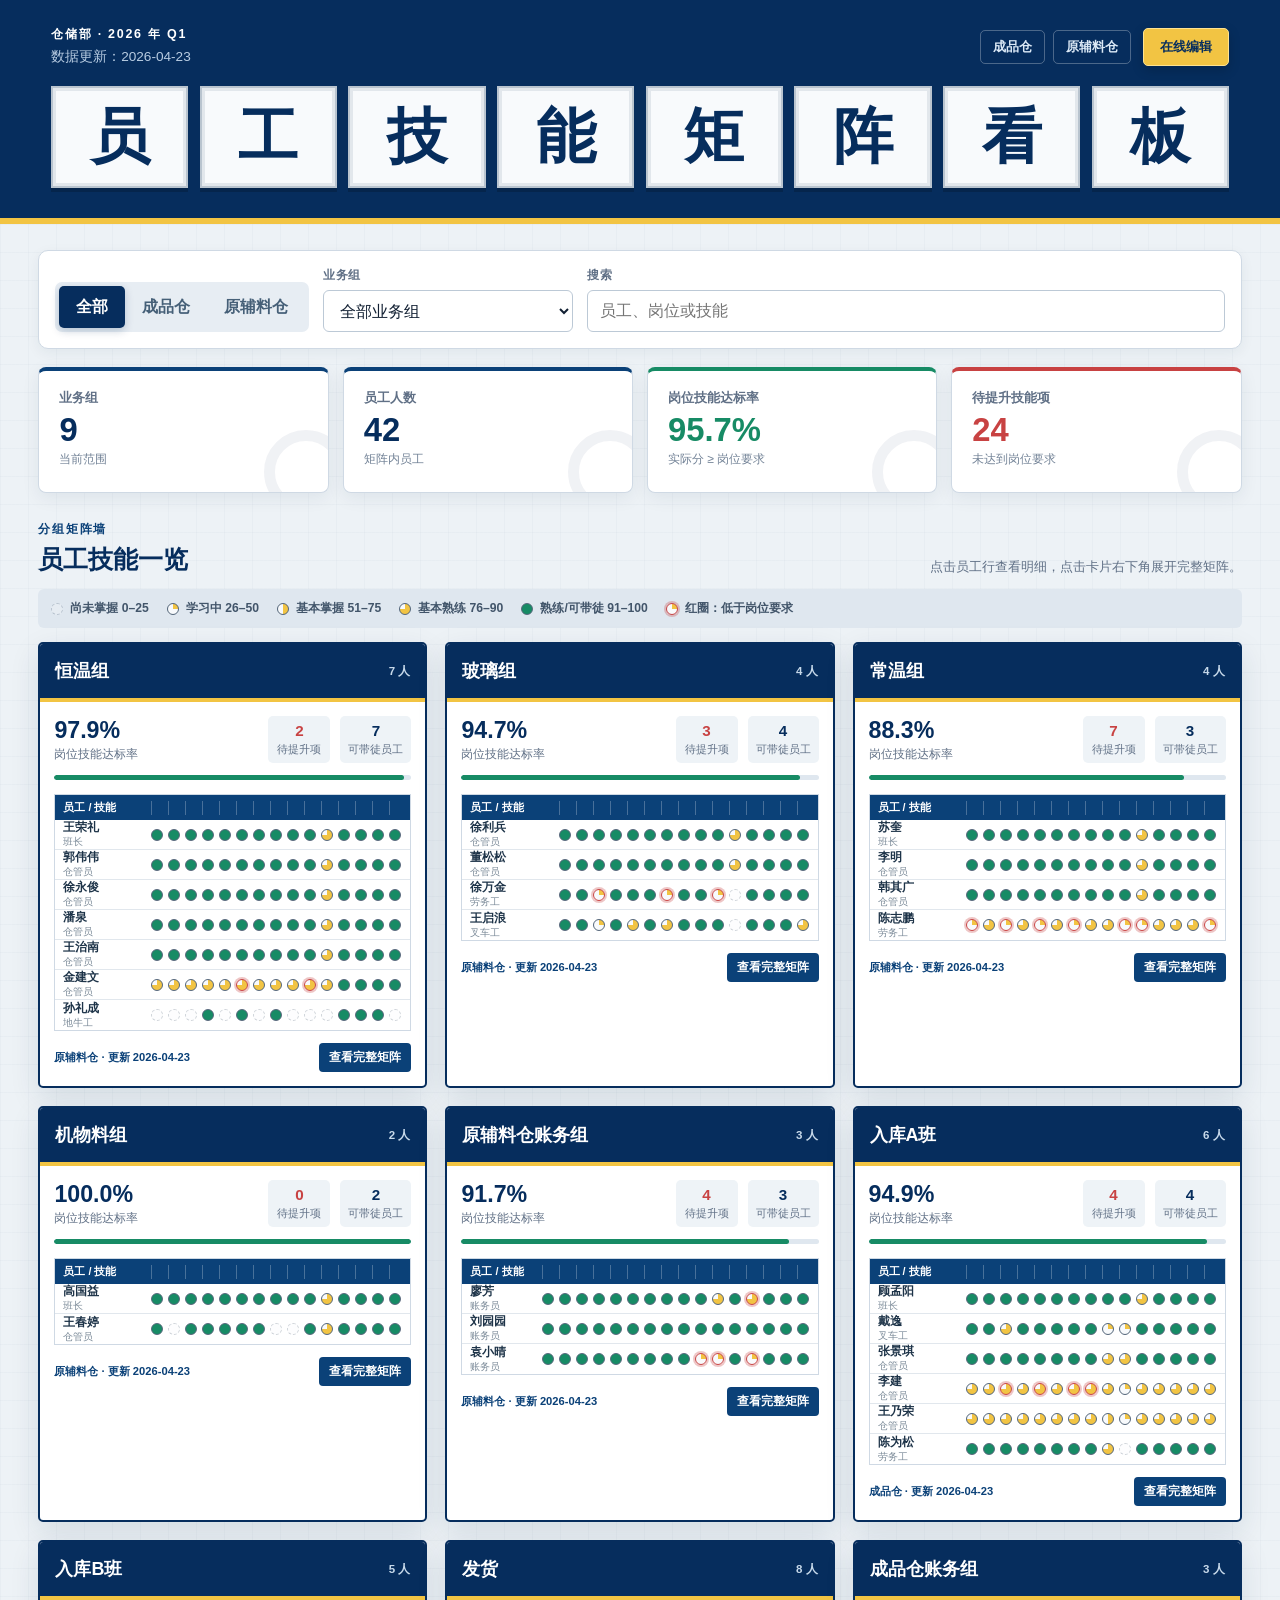
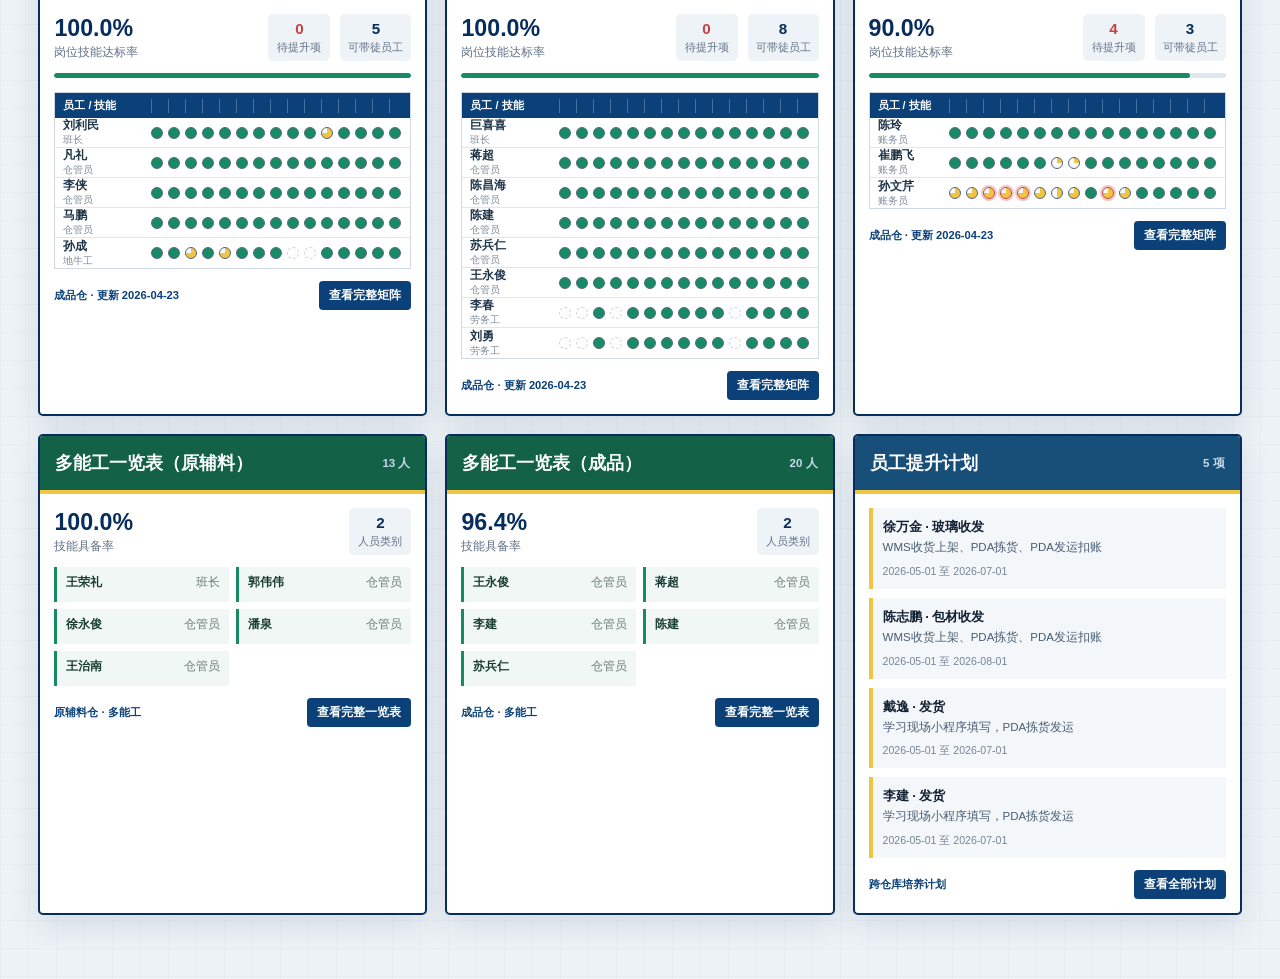
==== commit 66f58c8c: "增加多能工看板与计划在线编辑 恢复成品仓和原辅料仓多能工一览表，并为员工提升计划及多能工一览表增加管理员增删改查功能。" ====
--- a/index.html
+++ b/index.html
@@ -101,29 +101,85 @@
     <div class="editor-backdrop" id="editorBackdrop" hidden>
       <aside class="editor-panel" id="editorPanel" aria-labelledby="editorTitle">
         <header class="editor-header">
-          <div><p class="eyebrow">已通过权限验证</p><h2 id="editorTitle">在线编辑技能数据</h2></div>
+          <div><p class="eyebrow">已通过权限验证</p><h2 id="editorTitle">在线编辑看板数据</h2></div>
           <button class="close-button" id="closeEditor" type="button" aria-label="关闭编辑面板">×</button>
         </header>
-        <div class="editor-toolbar">
-          <label><span>业务组</span><select id="editGroupSelect"></select></label>
-          <label><span>员工</span><select id="editEmployeeSelect"></select></label>
-          <button class="secondary-button" id="addEmployee" type="button">＋ 新增人员</button>
-        </div>
-        <form class="employee-editor" id="employeeEditor">
-          <div class="employee-fields">
-            <label><span>姓名</span><input id="editName" required /></label>
-            <label><span>岗位</span><input id="editRole" required /></label>
-            <label><span>岗位名称</span><input id="editPosition" /></label>
-            <label><span>顶岗人</span><input id="editBackup" /></label>
+        <nav class="editor-tabs" aria-label="选择编辑内容">
+          <button class="editor-tab active" type="button" data-editor-tab="matrix">技能矩阵</button>
+          <button class="editor-tab" type="button" data-editor-tab="plans">员工提升计划</button>
+          <button class="editor-tab" type="button" data-editor-tab="multi">多能工一览表</button>
+        </nav>
+
+        <section class="editor-section" id="matrixEditorPanel">
+          <div class="editor-toolbar">
+            <label><span>业务组</span><select id="editGroupSelect"></select></label>
+            <label><span>员工</span><select id="editEmployeeSelect"></select></label>
+            <button class="secondary-button" id="addEmployee" type="button">＋ 新增人员</button>
           </div>
-          <div class="skill-editor-heading"><div><h3>技能分数</h3><p>分数范围为 0–100；岗位要求填 0 表示不要求。</p></div></div>
-          <div class="skill-editor" id="skillEditor"></div>
-          <p class="form-message" id="editorMessage" role="status"></p>
-          <div class="editor-actions">
-            <button class="danger-button" id="deleteEmployee" type="button">删除当前人员</button>
-            <div><button class="secondary-button" id="logoutEditor" type="button">退出登录</button><button class="primary-button" type="submit">保存全部修改</button></div>
+          <form class="employee-editor" id="employeeEditor">
+            <div class="employee-fields">
+              <label><span>姓名</span><input id="editName" required /></label>
+              <label><span>岗位</span><input id="editRole" required /></label>
+              <label><span>岗位名称</span><input id="editPosition" /></label>
+              <label><span>顶岗人</span><input id="editBackup" /></label>
+            </div>
+            <div class="skill-editor-heading"><div><h3>技能分数</h3><p>分数范围为 0–100；岗位要求填 0 表示不要求。</p></div></div>
+            <div class="skill-editor" id="skillEditor"></div>
+            <p class="form-message" id="editorMessage" role="status"></p>
+            <div class="editor-actions">
+              <button class="danger-button" id="deleteEmployee" type="button">删除当前人员</button>
+              <div><button class="secondary-button logout-editor" type="button">退出登录</button><button class="primary-button" type="submit">保存全部修改</button></div>
+            </div>
+          </form>
+        </section>
+
+        <section class="editor-section" id="plansEditorPanel" hidden>
+          <div class="editor-toolbar compact-toolbar">
+            <label><span>培养计划</span><select id="editPlanSelect"></select></label>
+            <button class="secondary-button" id="addPlan" type="button">＋ 新增计划</button>
           </div>
-        </form>
+          <form class="employee-editor" id="planEditor">
+            <div class="employee-fields">
+              <label><span>姓名</span><input id="editPlanName" required /></label>
+              <label><span>岗位</span><input id="editPlanRole" required /></label>
+              <label><span>目前岗位</span><input id="editPlanCurrent" /></label>
+              <label><span>培训岗位</span><input id="editPlanTarget" required /></label>
+              <label class="wide-field"><span>培训内容</span><textarea id="editPlanContent" rows="4"></textarea></label>
+              <label><span>开始日期</span><input id="editPlanStart" type="date" /></label>
+              <label><span>结束日期</span><input id="editPlanEnd" type="date" /></label>
+            </div>
+            <p class="form-message" id="planEditorMessage" role="status"></p>
+            <div class="editor-actions">
+              <button class="danger-button" id="deletePlan" type="button">删除当前计划</button>
+              <div><button class="secondary-button logout-editor" type="button">退出登录</button><button class="primary-button" type="submit">保存全部修改</button></div>
+            </div>
+          </form>
+        </section>
+
+        <section class="editor-section" id="multiEditorPanel" hidden>
+          <div class="editor-toolbar multi-toolbar">
+            <label><span>仓库</span><select id="editMultiBoardSelect"></select></label>
+            <label><span>人员类别</span><select id="editMultiSectionSelect"></select></label>
+            <label><span>员工</span><select id="editMultiEmployeeSelect"></select></label>
+            <button class="secondary-button" id="addMultiEmployee" type="button">＋ 新增人员</button>
+          </div>
+          <form class="employee-editor" id="multiEditor">
+            <div class="employee-fields">
+              <label><span>姓名</span><input id="editMultiName" required /></label>
+              <label><span>岗位</span><input id="editMultiRole" required /></label>
+            </div>
+            <div class="skill-editor-heading">
+              <div><h3>技能状态</h3><p>可修改技能名称、增删技能，并设置员工是否具备。</p></div>
+              <button class="secondary-button" id="addMultiSkill" type="button">＋ 新增技能</button>
+            </div>
+            <div class="skill-editor multi-skill-editor" id="multiSkillEditor"></div>
+            <p class="form-message" id="multiEditorMessage" role="status"></p>
+            <div class="editor-actions">
+              <button class="danger-button" id="deleteMultiEmployee" type="button">删除当前人员</button>
+              <div><button class="secondary-button logout-editor" type="button">退出登录</button><button class="primary-button" type="submit">保存全部修改</button></div>
+            </div>
+          </form>
+        </section>
       </aside>
     </div>
 
--- a/styles.css
+++ b/styles.css
@@ -275,6 +275,11 @@
 .plan-item strong { display: block; font-size: .82rem; }
 .plan-item p { margin: 3px 0 5px; color: #485d72; font-size: .72rem; line-height: 1.45; }
 .plan-item span { color: #748497; font-size: .66rem; }
+.multi-card .group-banner { background: #136248; }
+.multi-preview { display: grid; grid-template-columns: 1fr 1fr; gap: 7px; min-height: 119px; }
+.multi-preview-row { display: flex; justify-content: space-between; gap: 8px; padding: 8px 9px; background: #f1f7f4; border-left: 3px solid var(--green); font-size: .72rem; }
+.multi-preview-row strong { color: #173b31; }
+.multi-preview-row span { color: #687c75; }
 
 .empty-card { grid-column: 1 / -1; padding: 60px 20px; text-align: center; background: white; border: 1px dashed #aebdcc; color: var(--muted); }
 
@@ -378,6 +383,21 @@
 .plan-detail-table { width: 100%; border-collapse: collapse; font-size: .8rem; }
 .plan-detail-table th { padding: 10px; color: white; background: var(--navy-2); text-align: left; }
 .plan-detail-table td { padding: 11px 10px; border-bottom: 1px solid var(--line); vertical-align: top; }
+.empty-table-cell { padding: 34px !important; color: var(--muted); text-align: center; }
+.multi-board-section + .multi-board-section { margin-top: 28px; }
+.multi-board-section h3 { margin: 0 0 9px; color: var(--navy); font-size: 1rem; }
+.multi-table-scroll { overflow: auto; border: 1px solid #243b52; }
+.multi-skill-table { width: 100%; min-width: 720px; border-collapse: collapse; font-size: .8rem; }
+.multi-skill-table th, .multi-skill-table td { min-width: 82px; height: 44px; padding: 7px 9px; border-right: 1px solid #243b52; border-bottom: 1px solid #243b52; text-align: center; }
+.multi-skill-table th { color: #152c42; background: #f4f6f8; font-weight: 850; white-space: nowrap; }
+.multi-skill-table th:first-child, .multi-skill-table td:first-child { min-width: 48px; width: 48px; }
+.multi-skill-table th:nth-child(2), .multi-skill-table td:nth-child(2) { min-width: 72px; }
+.multi-skill-table th:nth-child(3), .multi-skill-table td:nth-child(3) { min-width: 76px; }
+.multi-status-dot { display: inline-block; width: 28px; height: 28px; border: 2px solid #2e59a7; border-radius: 50%; vertical-align: middle; }
+.multi-status-dot.has-skill { background: #00b050; }
+.multi-status-dot.no-skill { background: #0070c0; }
+.multi-legend { display: flex; flex-wrap: wrap; justify-content: flex-end; gap: 26px; margin-top: 20px; padding: 10px 12px; border: 1px solid #596b7c; }
+.multi-legend span { display: inline-flex; align-items: center; gap: 9px; color: #263c50; font-size: .8rem; font-weight: 800; }
 
 .login-dialog { width: min(460px, 96vw); }
 .login-form { display: grid; gap: 16px; padding: 24px; }
@@ -436,6 +456,11 @@
   border-bottom: 4px solid var(--yellow);
 }
 .editor-header h2 { margin: 0; font-size: 1.3rem; }
+.editor-tabs { position: sticky; top: 81px; z-index: 3; display: grid; grid-template-columns: repeat(3, 1fr); padding: 0 20px; background: white; border-bottom: 1px solid var(--line); }
+.editor-tab { min-height: 48px; padding: 8px; color: #5c6e80; background: white; border: 0; border-bottom: 4px solid transparent; font-size: .8rem; font-weight: 850; }
+.editor-tab:hover { color: var(--navy); background: #f1f5f8; }
+.editor-tab.active { color: var(--navy); border-bottom-color: var(--yellow); }
+.editor-section[hidden] { display: none; }
 .editor-toolbar {
   display: grid;
   grid-template-columns: minmax(190px, 1.2fr) minmax(170px, 1fr) auto;
@@ -445,8 +470,12 @@
   background: white;
   border-bottom: 1px solid var(--line);
 }
+.compact-toolbar { grid-template-columns: minmax(260px, 1fr) auto; }
+.multi-toolbar { grid-template-columns: 1fr 1fr 1fr auto; }
 .employee-editor { padding: 20px; }
 .employee-fields { display: grid; grid-template-columns: repeat(2, minmax(0, 1fr)); gap: 13px; padding: 17px; background: white; border: 1px solid var(--line); border-radius: 7px; }
+.employee-fields .wide-field { grid-column: 1 / -1; }
+.employee-fields textarea { min-height: 96px; padding: 10px; resize: vertical; border: 1px solid #9eb0c0; border-radius: 4px; font: inherit; }
 .skill-editor-heading { display: flex; justify-content: space-between; align-items: end; margin: 22px 0 10px; }
 .skill-editor-heading h3 { margin: 0; color: var(--navy); font-size: 1.08rem; }
 .skill-editor-heading p { margin: 4px 0 0; color: var(--muted); font-size: .76rem; }
@@ -465,6 +494,11 @@
 }
 .skill-edit-row strong { color: #223b52; font-size: .82rem; line-height: 1.35; }
 .skill-edit-row input { min-height: 38px; }
+.multi-skill-edit-row { display: grid; grid-template-columns: minmax(180px, 1fr) 110px auto; gap: 10px; align-items: center; padding: 10px 12px; background: white; border: 1px solid var(--line); border-left: 4px solid var(--green); border-radius: 5px; }
+.multi-skill-name { min-height: 40px; }
+.capability-toggle { display: flex; align-items: center; gap: 7px; color: #2a4055; font-size: .8rem; font-weight: 800; }
+.capability-toggle input { width: 20px; height: 20px; accent-color: var(--green); }
+.multi-skill-edit-row .danger-button { min-height: 36px; padding: 0 10px; }
 .employee-editor > .form-message { margin: 13px 0; padding: 9px 11px; background: #e9eff4; border-radius: 4px; }
 .editor-actions { justify-content: space-between; padding-top: 6px; }
 
@@ -506,10 +540,16 @@
   .source-matrix-meta div:nth-child(-n+2) { border-bottom: 1px solid #8fa0b0; }
   .editor-toolbar { grid-template-columns: 1fr 1fr; padding: 14px; }
   .editor-toolbar .secondary-button { grid-column: 1 / -1; }
+  .editor-tabs { top: 81px; padding: 0 8px; }
+  .editor-tab { min-height: 56px; font-size: .72rem; }
+  .multi-toolbar, .compact-toolbar { grid-template-columns: 1fr 1fr; }
+  .multi-toolbar label:nth-child(3) { grid-column: 1 / -1; }
   .employee-editor { padding: 14px; }
   .employee-fields { grid-template-columns: 1fr; }
   .skill-edit-row { grid-template-columns: 1fr 1fr; }
   .skill-edit-row > strong { grid-column: 1 / -1; }
+  .multi-skill-edit-row { grid-template-columns: 1fr auto; }
+  .multi-skill-edit-row .multi-skill-name { grid-column: 1 / -1; }
   .editor-actions { align-items: stretch; flex-direction: column-reverse; }
   .editor-actions > div { display: grid; grid-template-columns: 1fr 1fr; }
   .editor-actions button { width: 100%; }
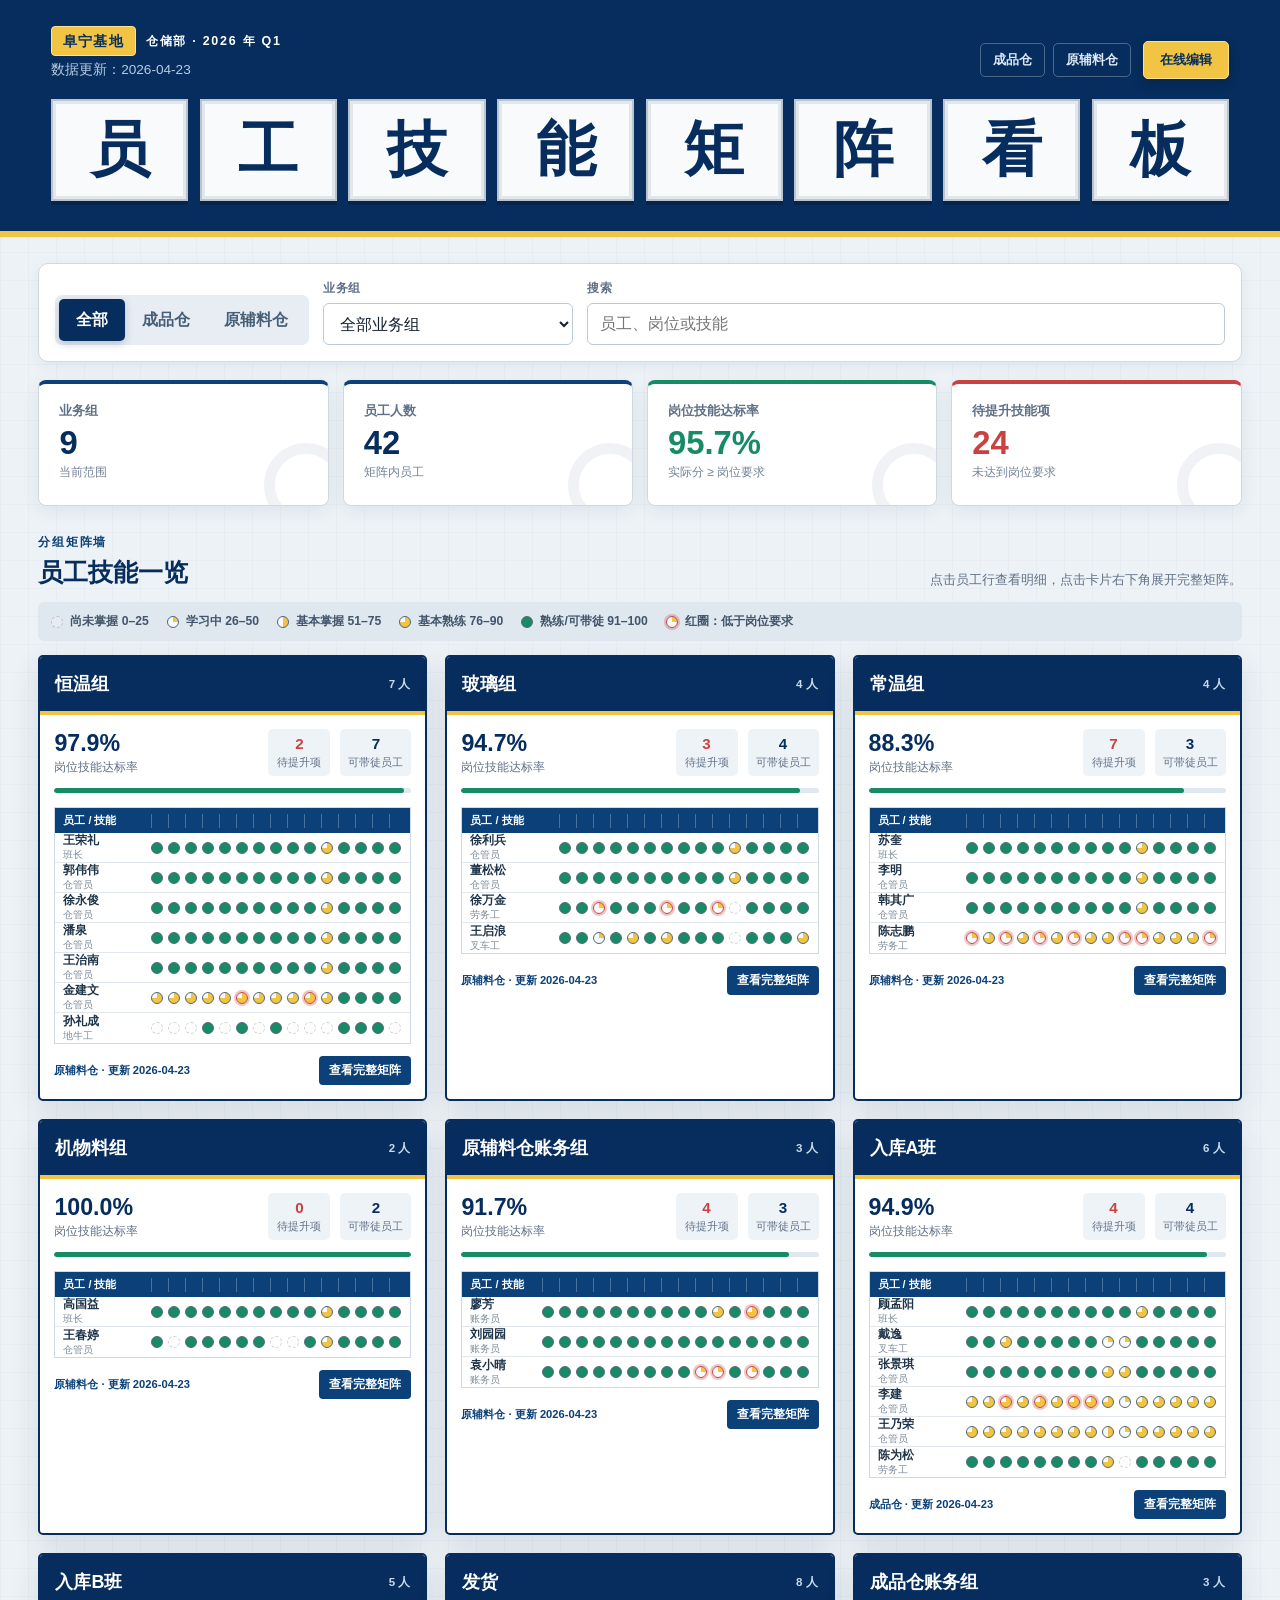
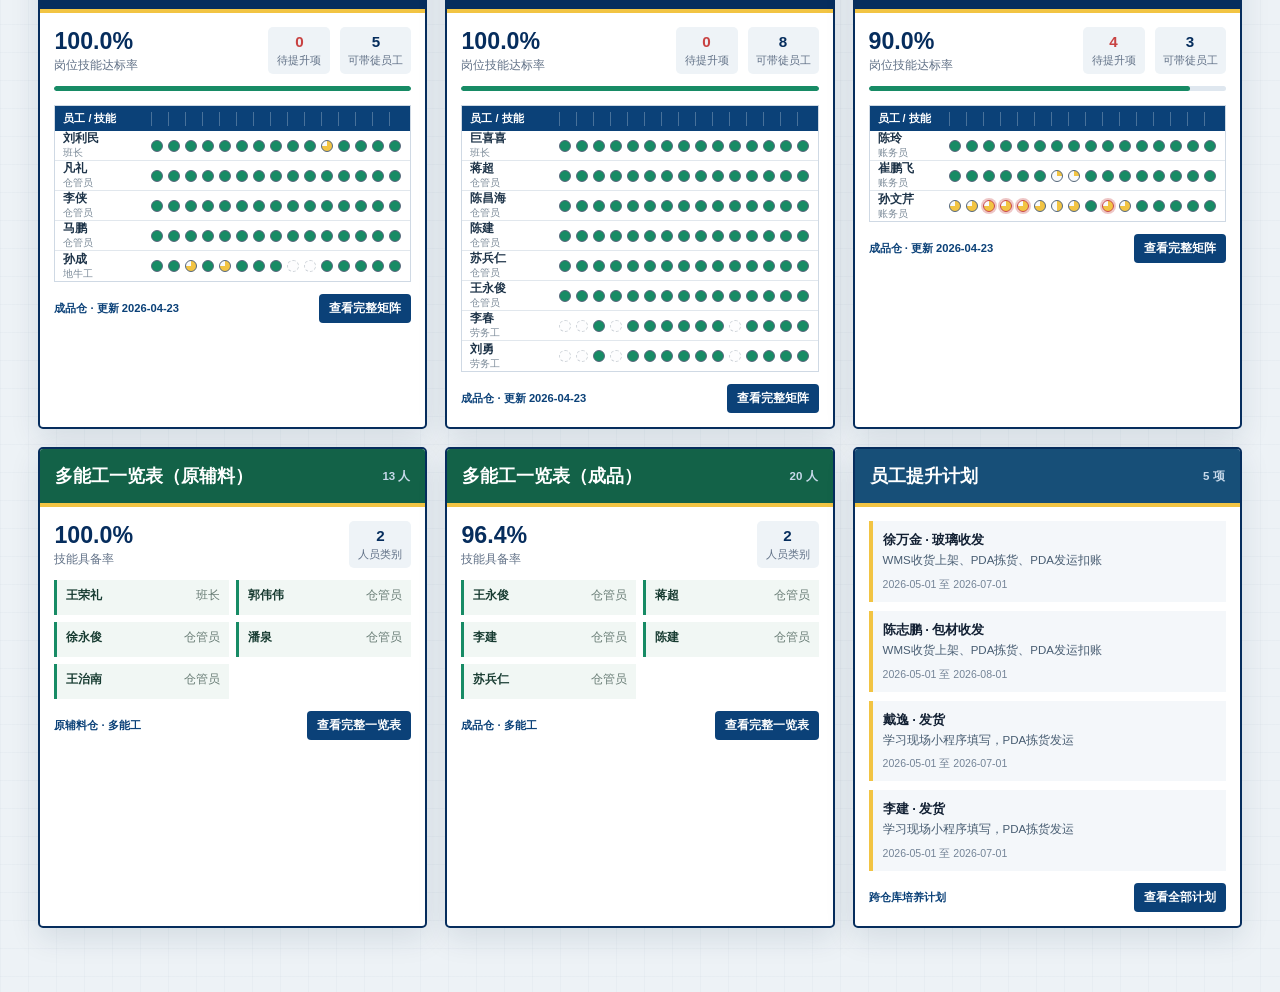
==== commit 2a47884a: "拆分阜宁与合肥基地看板" ====
--- a/index.html
+++ b/index.html
@@ -4,14 +4,14 @@
     <meta charset="UTF-8" />
     <meta name="viewport" content="width=device-width, initial-scale=1.0" />
     <meta name="description" content="仓储部成品仓与原辅料仓员工技能矩阵、技能缺口和培养计划看板" />
-    <title>仓储部员工技能看板</title>
+    <title>阜宁基地仓储部员工技能看板</title>
     <link rel="stylesheet" href="./styles.css" />
   </head>
   <body>
     <header class="board-header">
       <div class="topline">
         <div>
-          <p class="eyebrow">仓储部 · 2026 年 Q1</p>
+          <p class="eyebrow"><strong class="site-label" id="siteName">阜宁基地</strong><span>仓储部 · 2026 年 Q1</span></p>
           <p class="update-note">数据更新：<span id="updatedAt">2026-04-23</span></p>
         </div>
         <div class="header-actions">
@@ -106,6 +106,7 @@
         </header>
         <nav class="editor-tabs" aria-label="选择编辑内容">
           <button class="editor-tab active" type="button" data-editor-tab="matrix">技能矩阵</button>
+          <button class="editor-tab" type="button" data-editor-tab="groups">业务组管理</button>
           <button class="editor-tab" type="button" data-editor-tab="plans">员工提升计划</button>
           <button class="editor-tab" type="button" data-editor-tab="multi">多能工一览表</button>
         </nav>
@@ -128,6 +129,32 @@
             <p class="form-message" id="editorMessage" role="status"></p>
             <div class="editor-actions">
               <button class="danger-button" id="deleteEmployee" type="button">删除当前人员</button>
+              <div><button class="secondary-button logout-editor" type="button">退出登录</button><button class="primary-button" type="submit">保存全部修改</button></div>
+            </div>
+          </form>
+        </section>
+
+        <section class="editor-section" id="groupsEditorPanel" hidden>
+          <div class="editor-toolbar group-admin-toolbar">
+            <label><span>查询业务组</span><input id="editGroupQuery" type="search" placeholder="输入仓库或业务组名称" autocomplete="off" /></label>
+            <label><span>业务组</span><select id="editGroupAdminSelect"></select></label>
+            <button class="secondary-button" id="addGroup" type="button">＋ 新增业务组</button>
+          </div>
+          <form class="employee-editor" id="groupEditor">
+            <div class="employee-fields">
+              <label><span>所属仓库</span><select id="editGroupArea" required><option value="成品仓">成品仓</option><option value="原辅料仓">原辅料仓</option></select></label>
+              <label><span>业务组名称</span><input id="editGroupName" required /></label>
+              <label><span>一级部门</span><input id="editGroupDepartment" /></label>
+              <label><span>来源工作表</span><input id="editGroupSourceSheet" /></label>
+              <label><span>文件编号</span><input id="editGroupDocumentNo" /></label>
+              <label><span>更新人</span><input id="editGroupUpdatedBy" /></label>
+              <label><span>员工人数</span><input id="editGroupEmployeeCount" readonly /></label>
+              <label><span>技能项目数</span><input id="editGroupSkillCount" readonly /></label>
+            </div>
+            <p class="group-editor-hint">新增业务组时，会复制当前所选业务组的技能项目，并自动创建一名待填写的新员工；员工资料和分数可在“技能矩阵”中继续编辑。</p>
+            <p class="form-message" id="groupEditorMessage" role="status"></p>
+            <div class="editor-actions">
+              <button class="danger-button" id="deleteGroup" type="button">删除当前业务组</button>
               <div><button class="secondary-button logout-editor" type="button">退出登录</button><button class="primary-button" type="submit">保存全部修改</button></div>
             </div>
           </form>
--- a/styles.css
+++ b/styles.css
@@ -59,6 +59,21 @@
   letter-spacing: 0.14em;
   text-transform: uppercase;
 }
+
+.board-header .eyebrow { display: flex; align-items: center; gap: 10px; }
+.site-label {
+  display: inline-flex;
+  align-items: center;
+  min-height: 30px;
+  padding: 4px 11px;
+  color: #082f5e;
+  background: var(--yellow);
+  border: 1px solid #ffe28f;
+  border-radius: 4px;
+  font-size: .9rem;
+  letter-spacing: .08em;
+}
+body.site-hefei .site-label { color: white; background: #168668; border-color: #45b795; }
 
 .update-note { margin: 0; color: #b8cce2; font-size: 0.85rem; }
 
@@ -456,7 +471,7 @@
   border-bottom: 4px solid var(--yellow);
 }
 .editor-header h2 { margin: 0; font-size: 1.3rem; }
-.editor-tabs { position: sticky; top: 81px; z-index: 3; display: grid; grid-template-columns: repeat(3, 1fr); padding: 0 20px; background: white; border-bottom: 1px solid var(--line); }
+.editor-tabs { position: sticky; top: 81px; z-index: 3; display: grid; grid-template-columns: repeat(4, 1fr); padding: 0 20px; background: white; border-bottom: 1px solid var(--line); }
 .editor-tab { min-height: 48px; padding: 8px; color: #5c6e80; background: white; border: 0; border-bottom: 4px solid transparent; font-size: .8rem; font-weight: 850; }
 .editor-tab:hover { color: var(--navy); background: #f1f5f8; }
 .editor-tab.active { color: var(--navy); border-bottom-color: var(--yellow); }
@@ -471,11 +486,14 @@
   border-bottom: 1px solid var(--line);
 }
 .compact-toolbar { grid-template-columns: minmax(260px, 1fr) auto; }
+.group-admin-toolbar { grid-template-columns: minmax(180px, 1fr) minmax(190px, 1fr) auto; }
 .multi-toolbar { grid-template-columns: 1fr 1fr 1fr auto; }
 .employee-editor { padding: 20px; }
 .employee-fields { display: grid; grid-template-columns: repeat(2, minmax(0, 1fr)); gap: 13px; padding: 17px; background: white; border: 1px solid var(--line); border-radius: 7px; }
 .employee-fields .wide-field { grid-column: 1 / -1; }
 .employee-fields textarea { min-height: 96px; padding: 10px; resize: vertical; border: 1px solid #9eb0c0; border-radius: 4px; font: inherit; }
+.employee-fields input[readonly] { color: #53677a; background: #eef3f7; }
+.group-editor-hint { margin: 13px 0 0; color: #53677a; font-size: .78rem; line-height: 1.65; }
 .skill-editor-heading { display: flex; justify-content: space-between; align-items: end; margin: 22px 0 10px; }
 .skill-editor-heading h3 { margin: 0; color: var(--navy); font-size: 1.08rem; }
 .skill-editor-heading p { margin: 4px 0 0; color: var(--muted); font-size: .76rem; }
@@ -542,7 +560,7 @@
   .editor-toolbar .secondary-button { grid-column: 1 / -1; }
   .editor-tabs { top: 81px; padding: 0 8px; }
   .editor-tab { min-height: 56px; font-size: .72rem; }
-  .multi-toolbar, .compact-toolbar { grid-template-columns: 1fr 1fr; }
+  .multi-toolbar, .compact-toolbar, .group-admin-toolbar { grid-template-columns: 1fr 1fr; }
   .multi-toolbar label:nth-child(3) { grid-column: 1 / -1; }
   .employee-editor { padding: 14px; }
   .employee-fields { grid-template-columns: 1fr; }
